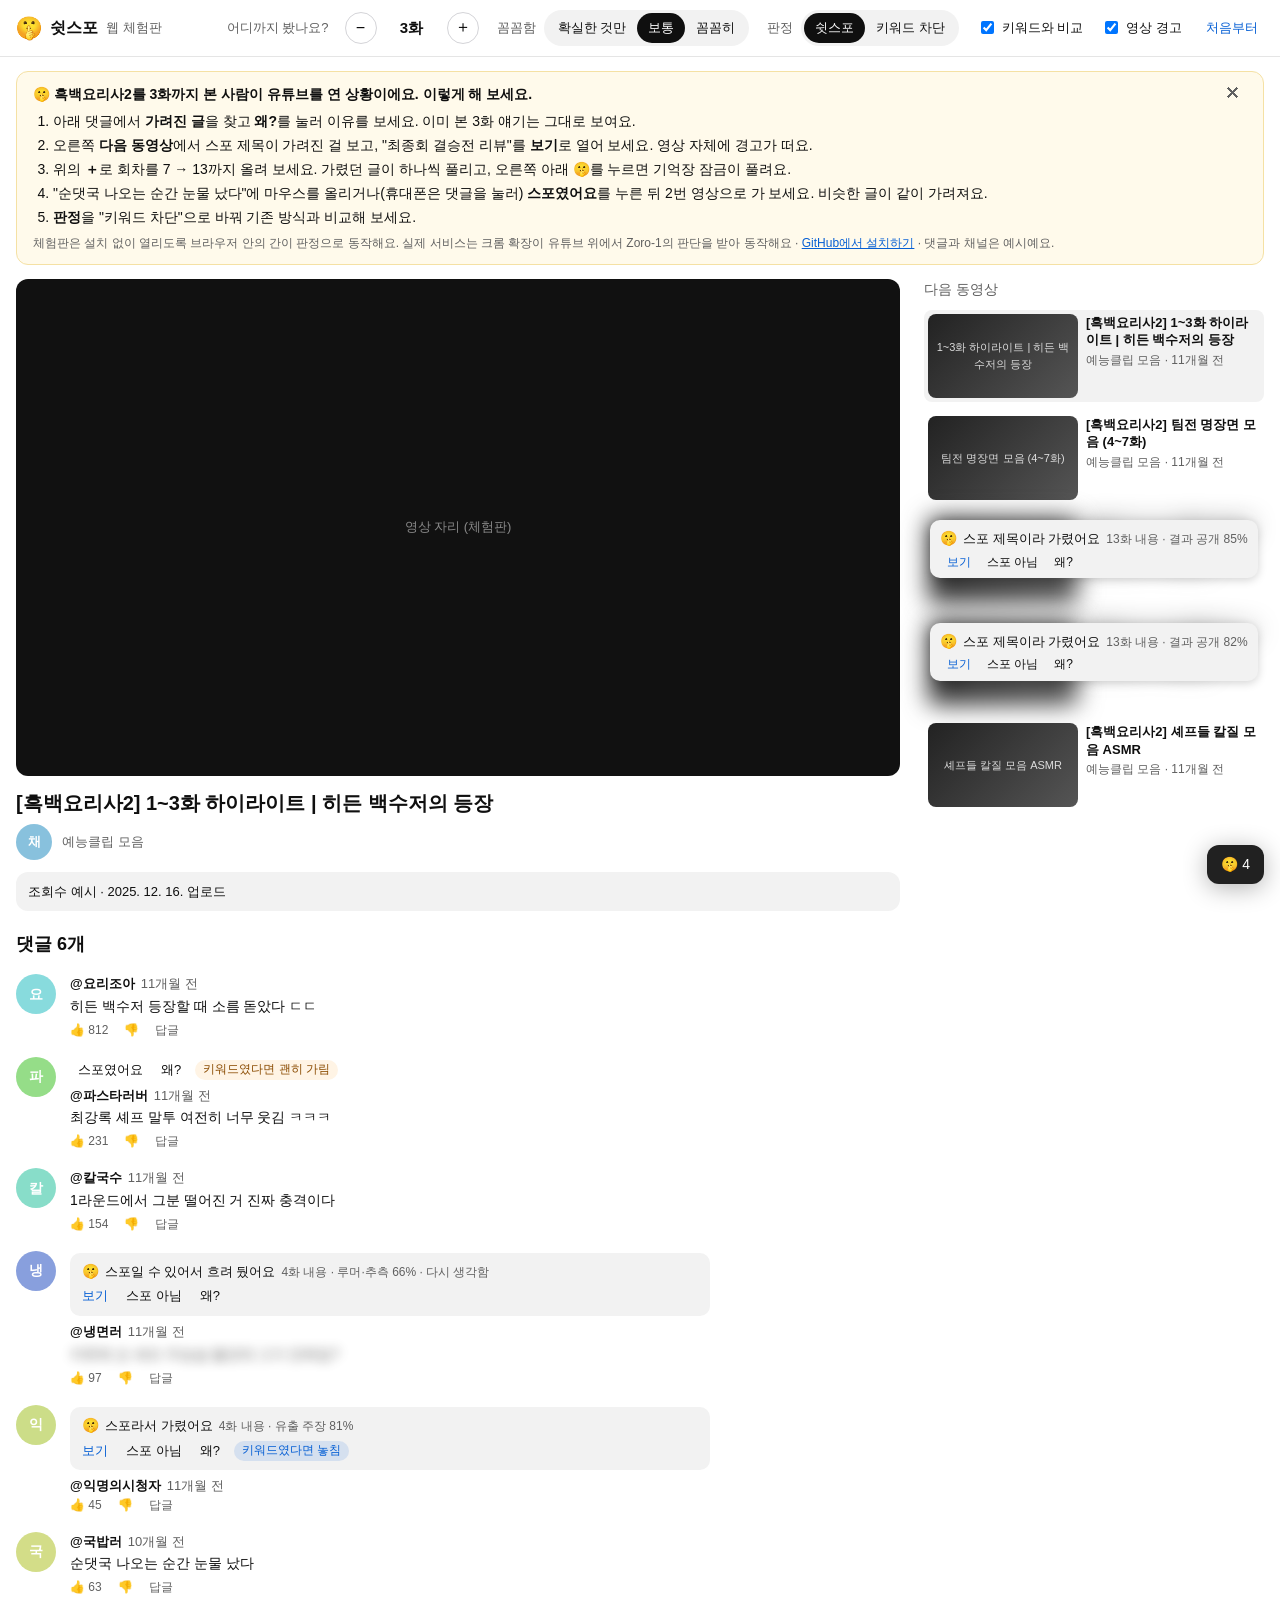
==== demo-page/try.html @ 8753627a "feat: 웹 체험판 (GitHub Pages), 영상 카드 칩 수정" ====
<!doctype html>
<html lang="ko" data-shhpoil-demo>
<head>
<meta charset="utf-8">
<meta name="viewport" content="width=device-width, initial-scale=1">
<title>쉿스포 웹 체험판</title>
<meta name="description" content="내가 본 회차까지만 보여 주는 스포일러 판정 에이전트, 쉿스포를 설치 없이 체험해 보세요.">
<link rel="icon" href="../extension/icons/icon32.png">
<link rel="stylesheet" href="demo.css">
<link rel="stylesheet" href="../extension/content.css">
<style>
  .bar { position: sticky; top: 0; z-index: 50; background: #fff; border-bottom: 1px solid var(--line); }
  .bar-in { max-width: 1280px; margin: 0 auto; padding: 10px 16px; display: flex; align-items: center; gap: 14px 18px; flex-wrap: wrap; }
  .brand { display: flex; align-items: center; gap: 8px; font-weight: 700; font-size: 16px; margin-right: auto; }
  .brand img { width: 26px; height: 26px; }
  .brand span { font-weight: 400; color: var(--sub); font-size: 13px; }
  .ctl { display: flex; align-items: center; gap: 8px; font-size: 13px; }
  .ctl > b { font-weight: 500; color: var(--sub); }
  .step { display: flex; align-items: center; gap: 6px; }
  .step button { width: 32px; height: 32px; border-radius: 50%; border: 1px solid #d4d4d8; background: #fff; font-size: 16px; cursor: pointer; }
  .step output { min-width: 58px; text-align: center; font-weight: 700; font-size: 15px; }
  .seg { display: inline-flex; background: var(--chip); border-radius: 99px; padding: 3px; }
  .seg button { border: 0; background: none; border-radius: 99px; padding: 5px 11px; font: inherit; font-size: 13px; cursor: pointer; color: var(--ink); }
  .seg button.on { background: #0f0f0f; color: #fff; }
  .chk { display: flex; align-items: center; gap: 5px; font-size: 13px; cursor: pointer; }
  .reset { border: 0; background: none; color: #065fd4; cursor: pointer; font: inherit; font-size: 13px; }

  .guide { max-width: 1280px; margin: 14px auto 0; padding: 0 16px; }
  .guide-in { background: #fffaeb; border: 1px solid #f5e1a4; border-radius: 12px; padding: 12px 16px; font-size: 14px; }
  .guide-in b { display: block; margin-bottom: 4px; }
  .guide ol { margin: 6px 0 4px; padding-left: 20px; }
  .guide li { margin: 3px 0; }
  .guide .meta { color: var(--sub); font-size: 12px; margin-top: 6px; }
  .guide a { color: #065fd4; }
  .guide .x { float: right; border: 0; background: none; cursor: pointer; color: var(--sub); font-size: 16px; }
  .wrap { margin-top: 14px; }
  @media (max-width: 640px) {
    .bar { position: static; }
    .brand span { display: none; }
    .bar-in { gap: 8px 10px; padding: 8px 12px; }
    .ctl > b { display: none; }
    .guide-in { font-size: 13px; padding: 10px 12px; }
    .guide ol { padding-left: 18px; }
  }
</style>
</head>
<body>
<header class="bar">
  <div class="bar-in">
    <div class="brand"><img src="../extension/icons/icon48.png" alt="">쉿스포 <span>웹 체험판</span></div>
    <div class="ctl"><b>어디까지 봤나요?</b><span class="mob" aria-hidden="true"></span>
      <div class="step"><button id="epMinus" aria-label="한 화 빼기">−</button><output id="ep">3화</output><button id="epPlus" aria-label="한 화 더하기">＋</button></div>
    </div>
    <div class="ctl"><b>꼼꼼함</b>
      <div class="seg" id="presets"><button data-s="0.2">확실한 것만</button><button data-s="0.5">보통</button><button data-s="0.8">꼼꼼히</button></div>
    </div>
    <div class="ctl"><b>판정</b>
      <div class="seg" id="modes"><button data-mode="zoro">쉿스포</button><button data-mode="keyword">키워드 차단</button></div>
    </div>
    <label class="chk"><input type="checkbox" id="compare"> 키워드와 비교</label>
    <label class="chk"><input type="checkbox" id="guardVideo"> 영상 경고</label>
    <button class="reset" id="reset">처음부터</button>
  </div>
</header>

<div class="guide" id="guide">
  <div class="guide-in">
    <button class="x" id="guideClose" aria-label="안내 닫기">✕</button>
    <b>🤫 흑백요리사2를 3화까지 본 사람이 유튜브를 연 상황이에요. 이렇게 해 보세요.</b>
    <ol>
      <li>아래 댓글에서 <b style="display:inline">가려진 글</b>을 찾고 <b style="display:inline">왜?</b>를 눌러 이유를 보세요. 이미 본 3화 얘기는 그대로 보여요.</li>
      <li>오른쪽 <b style="display:inline">다음 동영상</b>에서 스포 제목이 가려진 걸 보고, "최종회 결승전 리뷰"를 <b style="display:inline">보기</b>로 열어 보세요. 영상 자체에 경고가 떠요.</li>
      <li>위의 <b style="display:inline">＋</b>로 회차를 7 → 13까지 올려 보세요. 가렸던 글이 하나씩 풀리고, 오른쪽 아래 🤫를 누르면 기억장 잠금이 풀려요.</li>
      <li>"순댓국 나오는 순간 눈물 났다"에 마우스를 올리거나(휴대폰은 댓글을 눌러) <b style="display:inline">스포였어요</b>를 누른 뒤 2번 영상으로 가 보세요. 비슷한 글이 같이 가려져요.</li>
      <li><b style="display:inline">판정</b>을 "키워드 차단"으로 바꿔 기존 방식과 비교해 보세요.</li>
    </ol>
    <div class="meta">체험판은 설치 없이 열리도록 브라우저 안의 간이 판정으로 동작해요. 실제 서비스는 크롬 확장이 유튜브 위에서 Zoro-1의 판단을 받아 동작해요 ·
      <a href="https://github.com/" id="repoLink" target="_blank" rel="noopener">GitHub에서 설치하기</a> · 댓글과 채널은 예시예요.</div>
  </div>
</div>

<div class="wrap">
  <section>
    <div class="player">영상 자리 (체험판)</div>
    <h1 data-bdk-title id="title"></h1>
    <div class="chan"><div class="av" style="--h:200">채</div><span id="chan"></span></div>
    <div class="desc" id="desc"></div>
    <div class="count" id="count"></div>
    <div id="comments"></div>
  </section>
  <aside class="side">
    <h3>다음 동영상</h3>
    <div id="list"></div>
  </aside>
</div>

<script src="data.js"></script>
<script src="demo.js"></script>
<script src="memory.js"></script>
<script src="engine.js"></script>
<script src="shim.js"></script>
<script src="try.js"></script>
<script src="../extension/sites.js"></script>
<script src="../extension/content.js"></script>
</body>
</html>
---- demo-page/demo.css ----
/* 시연 페이지 스타일 (확장용 index.html과 웹 체험판 try.html이 같이 씀) */
:root { --bg:#fff; --ink:#0f0f0f; --sub:#606060; --line:#e5e5e5; --chip:#f2f2f2; }
  * { box-sizing: border-box; }
  body { margin:0; background:var(--bg); color:var(--ink); font:14px/1.5 Roboto, -apple-system, "Apple SD Gothic Neo", "Malgun Gothic", sans-serif; }
  .top { height:56px; display:flex; align-items:center; gap:10px; padding:0 16px; border-bottom:1px solid var(--line); }
  .logo { width:30px; height:20px; border-radius:5px; background:#e33; position:relative; }
  .logo::after { content:""; position:absolute; left:12px; top:5px; border:5px solid transparent; border-left:8px solid #fff; }
  .top b { font-size:16px; }
  .top small { color:var(--sub); margin-left:6px; }
  .wrap { display:grid; grid-template-columns: minmax(0,1fr) 340px; gap:24px; max-width:1280px; margin:20px auto; padding:0 16px; }
  @media (max-width: 900px) { .wrap { grid-template-columns: 1fr; } }
  .player { aspect-ratio:16/9; background:#111; border-radius:12px; display:grid; place-items:center; color:#888; font-size:13px; }
  h1 { font-size:20px; margin:12px 0 6px; }
  .chan { display:flex; align-items:center; gap:10px; color:var(--sub); font-size:13px; }
  .chan .av { width:36px; height:36px; }
  .desc { background:var(--chip); border-radius:12px; padding:10px 12px; margin:12px 0; font-size:13px; }
  .count { font-size:18px; font-weight:700; margin:20px 0 16px; }
  .comment { display:flex; gap:14px; margin-bottom:18px; }
  .av { flex:none; width:40px; height:40px; border-radius:50%; background:hsl(var(--h) 55% 70%); display:grid; place-items:center; color:#fff; font-weight:700; }
  .main { min-width:0; flex:1; }
  .head { font-size:13px; }
  .head .nick { font-weight:600; margin-right:6px; }
  .head .time { color:var(--sub); text-decoration:none; }
  .text { margin:2px 0 4px; white-space:pre-wrap; }
  .actions { color:var(--sub); font-size:12px; display:flex; gap:16px; }
  .side h3 { font-size:14px; margin:0 0 10px; color:var(--sub); font-weight:500; }
  .vid { display:flex; gap:8px; margin-bottom:10px; cursor:pointer; border-radius:8px; padding:4px; }
  .vid:hover, .vid.on { background:var(--chip); }
  .thumb { flex:none; width:150px; aspect-ratio:16/9; border-radius:8px; background:linear-gradient(135deg,#222,#555); color:#ddd; font-size:11px; display:grid; place-items:center; text-align:center; padding:6px; }
  .vid .t { font-size:13px; font-weight:600; line-height:1.35; }
  .vid .m { font-size:12px; color:var(--sub); margin-top:2px; }
  .note { font-size:12px; color:var(--sub); margin-top:24px; }
---- extension/content.css ----
/* 쉿스포 화면 스타일: 유튜브 화면에 섞여 보이게 (유튜브 글꼴·크기·밝은/어두운 테마 색) */
:root {
  --bdk-font: "Roboto", "Apple SD Gothic Neo", "Malgun Gothic", Arial, sans-serif;
  --bdk-fg: #0f0f0f;
  --bdk-sub: #606060;
  --bdk-panel: #f2f2f2;
  --bdk-panel-line: #e5e5e5;
  --bdk-btn-hover: rgba(0, 0, 0, .08);
  --bdk-accent: #065fd4;
  --bdk-warn-bg: #fff4e5;
  --bdk-warn-fg: #8a4b00;
}
html[dark] {
  --bdk-fg: #f1f1f1;
  --bdk-sub: #aaaaaa;
  --bdk-panel: #272727;
  --bdk-panel-line: #3a3a3a;
  --bdk-btn-hover: rgba(255, 255, 255, .1);
  --bdk-accent: #3ea6ff;
  --bdk-warn-bg: #3a2a12;
  --bdk-warn-fg: #ffcf8a;
}

/* ---------- 가리기 ---------- */
.bdk-item { position: relative; }

/* 판단 기다리는 동안은 살짝 흐리게 (스포가 잠깐이라도 보이지 않게) */
.bdk-pending:not(.bdk-has-target) > :not(.bdk-badge),
.bdk-pending.bdk-has-target .bdk-target { filter: blur(5px); }

/* 확실한 스포 댓글: 본문을 접고 안내 상자만 보여 줌 */
.bdk-hide.bdk-has-target:not(.bdk-revealed):not(.bdk-video) .bdk-target { display: none; }
/* 영상 카드·본문 지정이 없는 글: 흐림 */
.bdk-hide:not(.bdk-revealed):not(.bdk-has-target) > :not(.bdk-badge),
.bdk-video.bdk-hide:not(.bdk-revealed) > :not(.bdk-badge) { filter: blur(12px); pointer-events: none; user-select: none; }

/* 스포 의심: 흐리게 */
.bdk-blur:not(.bdk-revealed):not(.bdk-has-target) > :not(.bdk-badge),
.bdk-blur.bdk-has-target:not(.bdk-revealed) .bdk-target { filter: blur(6px); opacity: .7; pointer-events: none; user-select: none; }

.bdk-revealed:not(.bdk-has-target) > :not(.bdk-badge),
.bdk-revealed.bdk-has-target .bdk-target { filter: none; opacity: 1; user-select: auto; pointer-events: auto; }

/* ---------- 댓글 위 안내 ---------- */
.bdk-badge {
  font: 400 13px/1.45 var(--bdk-font); color: var(--bdk-fg);
  display: flex; flex-direction: column; gap: 2px; margin: 2px 0 6px;
}
.bdk-badge button { font: inherit; }

/* 가린 글: 회색 상자 안에 한 줄 설명 + 버튼 */
.bdk-b-hide, .bdk-b-blur {
  background: var(--bdk-panel); border-radius: 10px; padding: 8px 12px 6px; max-width: 640px;
}
.bdk-b-open { background: transparent; padding: 0; }
.bdk-head { display: flex; align-items: baseline; gap: 6px; flex-wrap: wrap; }
.bdk-icon { font-size: 14px; }
.bdk-title { font-weight: 500; }
.bdk-b-open .bdk-title { color: var(--bdk-sub); font-weight: 400; }
.bdk-reason { color: var(--bdk-sub); font-size: 12px; }

.bdk-acts { display: flex; align-items: center; gap: 2px; flex-wrap: wrap; margin-left: -8px; }
.bdk-acts button {
  border: 0; background: none; color: var(--bdk-fg); cursor: pointer;
  font-size: 13px; font-weight: 500; padding: 4px 8px; border-radius: 99px;
}
.bdk-acts button:hover { background: var(--bdk-btn-hover); }
.bdk-acts button.bdk-primary { color: var(--bdk-accent); }

/* 보이는 글은 조용히: 마우스를 올렸을 때만 오른쪽 위에 떠서 나타남 (글이 밀리지 않게) */
.bdk-b-show, .bdk-b-error {
  position: absolute; top: 0; right: 0; z-index: 3; margin: 0; flex-direction: row; align-items: center; gap: 4px;
  background: var(--bdk-panel); border-radius: 99px; padding: 0 4px 0 10px; visibility: hidden;
}
.bdk-item:hover .bdk-b-show, .bdk-item:hover .bdk-b-error { visibility: visible; }
.bdk-b-show .bdk-acts, .bdk-b-error .bdk-acts { margin-left: 0; }
/* 비교 꼬리표나 펼친 이유가 있으면 늘 보이게 (본문 흐름 안에) */
.bdk-b-show:has(.bdk-cmp), .bdk-b-show:has(.bdk-detail) {
  position: static; visibility: visible; background: none; padding: 0; flex-wrap: wrap; margin: 0 0 2px;
}
.bdk-b-show:has(.bdk-cmp) > .bdk-reason { display: none; }
.bdk-item:hover .bdk-b-show:has(.bdk-cmp) > .bdk-reason { display: inline; }
.bdk-b-show .bdk-detail { flex-basis: 100%; }

.bdk-detail {
  font-size: 12px; color: var(--bdk-sub); border-left: 3px solid var(--bdk-panel-line); padding: 2px 0 2px 8px; margin: 2px 0 2px;
}

/* 비교 보기 꼬리표 */
.bdk-cmp { font-size: 12px; font-weight: 500; padding: 1px 8px; border-radius: 99px; margin-left: 4px; }
.bdk-cmp-miss { background: rgba(6, 95, 212, .12); color: var(--bdk-accent); }
.bdk-cmp-over { background: var(--bdk-warn-bg); color: var(--bdk-warn-fg); }

/* ---------- 추천 영상 카드: 안내를 카드 위에 띄워서 유튜브 배치를 건드리지 않음 ---------- */
.bdk-video { position: relative; }
.bdk-video > .bdk-badge {
  position: absolute; z-index: 5; top: 6px; left: 6px; right: 6px; margin: 0;
  background: var(--bdk-panel); border-radius: 10px; padding: 8px 10px 4px;
  box-shadow: 0 2px 10px rgba(0, 0, 0, .18);
}
/* 보이는(또는 연) 카드는 오른쪽 아래 작은 칩으로만: 카드를 누르려다 버튼이 눌리지 않게 */
.bdk-video.bdk-show > .bdk-badge, .bdk-video.bdk-revealed > .bdk-badge {
  display: none; top: auto; left: auto; right: 6px; bottom: 6px; padding: 0 2px; flex-direction: row; visibility: visible;
  border-radius: 99px; box-shadow: 0 1px 6px rgba(0, 0, 0, .25);
}
.bdk-video.bdk-show > .bdk-badge > .bdk-reason, .bdk-video.bdk-revealed > .bdk-badge .bdk-head { display: none; }
.bdk-video.bdk-show:hover > .bdk-badge, .bdk-video.bdk-revealed:hover > .bdk-badge { display: flex; }
.bdk-video > .bdk-badge .bdk-acts { margin-left: 0; }
.bdk-video > .bdk-badge .bdk-acts button { font-size: 12px; padding: 3px 7px; }

/* ---------- 상태창 (오른쪽 아래) ---------- */
.bdk-hud {
  position: fixed; right: 16px; bottom: 16px; z-index: 2147483647;
  background: #212121; color: #f1f1f1; border-radius: 12px;
  font: 400 13px/1.5 var(--bdk-font); box-shadow: 0 4px 24px rgba(0, 0, 0, .3);
  cursor: grab; user-select: none; touch-action: none;
}
.bdk-hud:active { cursor: grabbing; }
.bdk-hud button { font: inherit; }
.bdk-hud .bdk-pill { border: 0; background: none; color: #fff; font-weight: 500; font-size: 14px; padding: 9px 14px; cursor: pointer; }
.bdk-hud.bdk-hud-warn .bdk-pill { color: #ffb38a; }
.bdk-hud.bdk-hud-open { padding: 12px 14px; width: 300px; }
.bdk-hud-head { display: flex; align-items: center; gap: 6px; margin-bottom: 6px; }
.bdk-hud-head b { font-weight: 700; font-size: 14px; }
.bdk-hud-head .bdk-hud-ep { color: #ffd36b; font-weight: 500; margin-right: auto; }
.bdk-hud-head button, .bdk-nudge button, .bdk-hud-line button {
  border: 0; background: rgba(255, 255, 255, .1); color: #fff; border-radius: 99px; padding: 3px 10px; cursor: pointer; font-size: 12px;
}
.bdk-hud-head button:hover, .bdk-nudge button:hover, .bdk-hud-line button:hover { background: rgba(255, 255, 255, .2); }
.bdk-hud-line { color: #e0e0e0; margin: 2px 0; }
.bdk-hud-sub { color: #aaa; font-size: 12px; }
.bdk-nudge { background: rgba(255, 211, 107, .12); border-radius: 10px; padding: 8px 10px; margin: 4px 0 8px; }
.bdk-nudge div { margin-bottom: 6px; }
.bdk-nudge button { margin-right: 4px; }
.bdk-nudge button[data-act="nudge-yes"] { background: #ffd36b; color: #212121; font-weight: 500; }
.bdk-hud .bdk-cmpline { display: block; color: #9ec1ff; margin: 2px 0; }
.bdk-hud .bdk-warn { display: block; color: #ffb38a; font-weight: 500; margin: 2px 0; }
.bdk-hud .bdk-mem { border: 0; background: none; padding: 0; margin-top: 4px; color: #ffd36b; cursor: pointer; font-size: 13px; }
.bdk-hud .bdk-memlist { max-height: 200px; overflow: auto; margin: 6px 0 0; padding-left: 18px; }
.bdk-hud .bdk-memlist li { margin: 2px 0; }
.bdk-hud .bdk-locked { color: #9aa0a6; }
.bdk-hud .bdk-fresh { color: #ffd36b; font-weight: 500; }
.bdk-hud-ver { color: #777; font-size: 11px; margin-top: 8px; }

/* 알림 한 줄 */
.bdk-hud.bdk-toasting::after {
  content: attr(data-toast); display: block; margin-top: 8px; padding-top: 8px;
  border-top: 1px solid rgba(255, 255, 255, .15); color: #ffd36b;
}
.bdk-hud:not(.bdk-hud-open).bdk-toasting::after { margin: 0; padding: 0 14px 10px; border: 0; max-width: 260px; }

/* ---------- 지금 보는 영상 경고 ---------- */
.bdk-guard-host { position: relative; }
.bdk-guard {
  position: absolute; inset: 0; z-index: 2147483000; display: grid; place-items: center;
  background: rgba(15, 15, 15, .9); backdrop-filter: blur(20px); border-radius: inherit;
  font: 400 14px/1.5 var(--bdk-font); color: #fff;
}
.bdk-guard.bdk-guard-fixed { position: fixed; border-radius: 0; }
.bdk-guard-card { max-width: 460px; padding: 24px; text-align: center; }
.bdk-guard-title { font-size: 22px; font-weight: 700; margin-bottom: 8px; }
.bdk-guard-sub { color: #ffd36b; font-weight: 500; font-size: 15px; }
.bdk-guard-why { color: #aaa; font-size: 12px; margin-top: 6px; }
.bdk-guard-btns { display: flex; gap: 10px; justify-content: center; margin-top: 18px; }
.bdk-guard-btns button { border: 0; background: rgba(255, 255, 255, .14); color: #fff; border-radius: 99px; padding: 9px 18px; font: 500 14px/1 var(--bdk-font); cursor: pointer; }
.bdk-guard-btns button.bdk-guard-go { background: #f1f1f1; color: #0f0f0f; }
.bdk-guard-blur { filter: blur(8px); user-select: none; }
/* 영상 카드의 보이는/연 칩은 비교 꼬리표가 있어도 항상 작은 칩 (위 규칙보다 우선) */
.bdk-video.bdk-show > .bdk-badge.bdk-badge, .bdk-video.bdk-revealed > .bdk-badge.bdk-badge {
  position: absolute; top: auto; left: auto; right: 6px; bottom: 6px; margin: 0;
  background: var(--bdk-panel); padding: 0 2px; flex-wrap: nowrap;
}
.bdk-video.bdk-show > .bdk-badge.bdk-badge > .bdk-reason { display: none !important; }
.bdk-video.bdk-show > .bdk-badge .bdk-detail, .bdk-video.bdk-revealed > .bdk-badge .bdk-detail { display: none; }
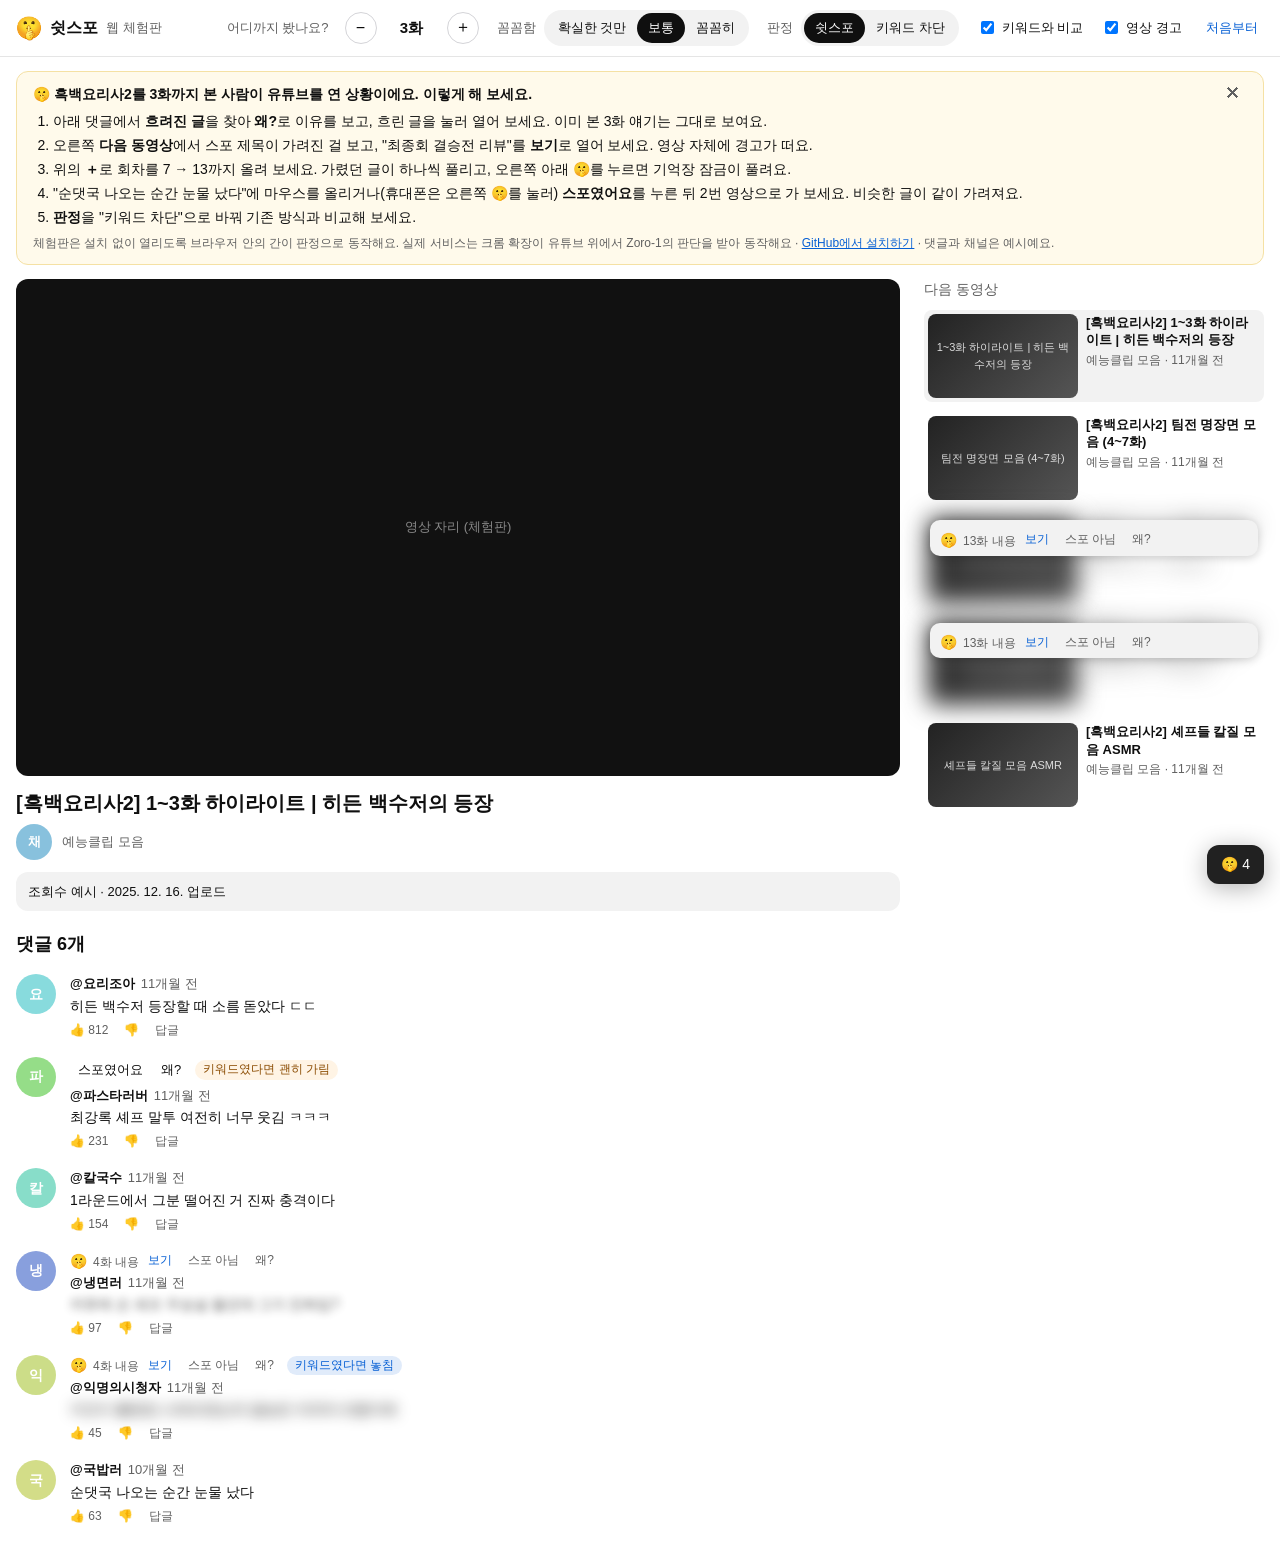
==== commit 6ffad339: "style: 가린 글 최소화 (흐림 + 한 줄), 흐린 글 눌러서 열기" ====
--- a/demo-page/try.html
+++ b/demo-page/try.html
@@ -68,10 +68,10 @@
     <button class="x" id="guideClose" aria-label="안내 닫기">✕</button>
     <b>🤫 흑백요리사2를 3화까지 본 사람이 유튜브를 연 상황이에요. 이렇게 해 보세요.</b>
     <ol>
-      <li>아래 댓글에서 <b style="display:inline">가려진 글</b>을 찾고 <b style="display:inline">왜?</b>를 눌러 이유를 보세요. 이미 본 3화 얘기는 그대로 보여요.</li>
+      <li>아래 댓글에서 <b style="display:inline">흐려진 글</b>을 찾아 <b style="display:inline">왜?</b>로 이유를 보고, 흐린 글을 눌러 열어 보세요. 이미 본 3화 얘기는 그대로 보여요.</li>
       <li>오른쪽 <b style="display:inline">다음 동영상</b>에서 스포 제목이 가려진 걸 보고, "최종회 결승전 리뷰"를 <b style="display:inline">보기</b>로 열어 보세요. 영상 자체에 경고가 떠요.</li>
       <li>위의 <b style="display:inline">＋</b>로 회차를 7 → 13까지 올려 보세요. 가렸던 글이 하나씩 풀리고, 오른쪽 아래 🤫를 누르면 기억장 잠금이 풀려요.</li>
-      <li>"순댓국 나오는 순간 눈물 났다"에 마우스를 올리거나(휴대폰은 댓글을 눌러) <b style="display:inline">스포였어요</b>를 누른 뒤 2번 영상으로 가 보세요. 비슷한 글이 같이 가려져요.</li>
+      <li>"순댓국 나오는 순간 눈물 났다"에 마우스를 올리거나(휴대폰은 오른쪽 🤫를 눌러) <b style="display:inline">스포였어요</b>를 누른 뒤 2번 영상으로 가 보세요. 비슷한 글이 같이 가려져요.</li>
       <li><b style="display:inline">판정</b>을 "키워드 차단"으로 바꿔 기존 방식과 비교해 보세요.</li>
     </ol>
     <div class="meta">체험판은 설치 없이 열리도록 브라우저 안의 간이 판정으로 동작해요. 실제 서비스는 크롬 확장이 유튜브 위에서 Zoro-1의 판단을 받아 동작해요 ·
--- a/extension/content.css
+++ b/extension/content.css
@@ -28,15 +28,17 @@
 .bdk-pending:not(.bdk-has-target) > :not(.bdk-badge),
 .bdk-pending.bdk-has-target .bdk-target { filter: blur(5px); }
 
-/* 확실한 스포 댓글: 본문을 접고 안내 상자만 보여 줌 */
-.bdk-hide.bdk-has-target:not(.bdk-revealed):not(.bdk-video) .bdk-target { display: none; }
+/* 확실한 스포 댓글: 본문을 진하게 흐림 (누르면 열림) */
+.bdk-hide.bdk-has-target:not(.bdk-revealed):not(.bdk-video) .bdk-target { filter: blur(7px); cursor: pointer; user-select: none; }
 /* 영상 카드·본문 지정이 없는 글: 흐림 */
 .bdk-hide:not(.bdk-revealed):not(.bdk-has-target) > :not(.bdk-badge),
 .bdk-video.bdk-hide:not(.bdk-revealed) > :not(.bdk-badge) { filter: blur(12px); pointer-events: none; user-select: none; }
 
 /* 스포 의심: 흐리게 */
 .bdk-blur:not(.bdk-revealed):not(.bdk-has-target) > :not(.bdk-badge),
-.bdk-blur.bdk-has-target:not(.bdk-revealed) .bdk-target { filter: blur(6px); opacity: .7; pointer-events: none; user-select: none; }
+.bdk-blur.bdk-has-target:not(.bdk-revealed) .bdk-target { filter: blur(5px); opacity: .75; user-select: none; }
+.bdk-blur.bdk-has-target:not(.bdk-revealed):not(.bdk-video) .bdk-target { cursor: pointer; }
+.bdk-video.bdk-blur:not(.bdk-revealed) .bdk-target { pointer-events: none; }
 
 .bdk-revealed:not(.bdk-has-target) > :not(.bdk-badge),
 .bdk-revealed.bdk-has-target .bdk-target { filter: none; opacity: 1; user-select: auto; pointer-events: auto; }
@@ -48,10 +50,15 @@
 }
 .bdk-badge button { font: inherit; }
 
-/* 가린 글: 회색 상자 안에 한 줄 설명 + 버튼 */
+/* 가린 글: 상자 없이 작은 한 줄 (🤫 13화 · 보기 · 스포 아님 · 왜?) */
 .bdk-b-hide, .bdk-b-blur {
-  background: var(--bdk-panel); border-radius: 10px; padding: 8px 12px 6px; max-width: 640px;
-}
+  flex-direction: row; align-items: center; flex-wrap: wrap; gap: 0 2px; margin: 0 0 2px;
+  font-size: 12px; color: var(--bdk-sub);
+}
+.bdk-b-hide .bdk-acts, .bdk-b-blur .bdk-acts { margin-left: 0; }
+.bdk-b-hide .bdk-acts button, .bdk-b-blur .bdk-acts button { padding: 1px 7px; font-size: 12px; color: var(--bdk-sub); }
+.bdk-b-hide .bdk-acts button.bdk-primary, .bdk-b-blur .bdk-acts button.bdk-primary { color: var(--bdk-accent); }
+.bdk-b-hide .bdk-detail, .bdk-b-blur .bdk-detail { flex-basis: 100%; margin: 0 0 4px; }
 .bdk-b-open { background: transparent; padding: 0; }
 .bdk-head { display: flex; align-items: baseline; gap: 6px; flex-wrap: wrap; }
 .bdk-icon { font-size: 14px; }
@@ -72,14 +79,19 @@
   position: absolute; top: 0; right: 0; z-index: 3; margin: 0; flex-direction: row; align-items: center; gap: 4px;
   background: var(--bdk-panel); border-radius: 99px; padding: 0 4px 0 10px; visibility: hidden;
 }
-.bdk-item:hover .bdk-b-show, .bdk-item:hover .bdk-b-error { visibility: visible; }
+@media (hover: hover) {
+  .bdk-item:hover .bdk-b-show, .bdk-item:hover .bdk-b-error { visibility: visible; }
+}
+.bdk-more { display: none; }
 .bdk-b-show .bdk-acts, .bdk-b-error .bdk-acts { margin-left: 0; }
 /* 비교 꼬리표나 펼친 이유가 있으면 늘 보이게 (본문 흐름 안에) */
 .bdk-b-show:has(.bdk-cmp), .bdk-b-show:has(.bdk-detail) {
   position: static; visibility: visible; background: none; padding: 0; flex-wrap: wrap; margin: 0 0 2px;
 }
 .bdk-b-show:has(.bdk-cmp) > .bdk-reason { display: none; }
-.bdk-item:hover .bdk-b-show:has(.bdk-cmp) > .bdk-reason { display: inline; }
+@media (hover: hover) {
+  .bdk-item:hover .bdk-b-show:has(.bdk-cmp) > .bdk-reason { display: inline; }
+}
 .bdk-b-show .bdk-detail { flex-basis: 100%; }
 
 .bdk-detail {
@@ -172,3 +184,18 @@
 }
 .bdk-video.bdk-show > .bdk-badge.bdk-badge > .bdk-reason { display: none !important; }
 .bdk-video.bdk-show > .bdk-badge .bdk-detail, .bdk-video.bdk-revealed > .bdk-badge .bdk-detail { display: none; }
+
+/* ---------- 터치 화면(휴대폰·태블릿): 만질 때마다 버튼이 뜨지 않게 ---------- */
+@media (hover: none) {
+  .bdk-b-show { visibility: visible; background: none; padding: 0; }
+  .bdk-b-show > .bdk-reason, .bdk-b-show .bdk-acts > button { display: none; }
+  .bdk-b-show:not(:has(.bdk-cmp)) .bdk-acts { display: none; }
+  .bdk-item:not(.bdk-video) .bdk-b-show .bdk-more {
+    display: inline-block; border: 0; background: none; padding: 2px 6px; font-size: 14px; opacity: .45; cursor: pointer;
+  }
+  /* 🤫를 누르면 열림 */
+  .bdk-b-show.bdk-b-more-open { background: var(--bdk-panel); padding: 0 4px 0 6px; border-radius: 99px; flex-wrap: wrap; }
+  .bdk-b-show.bdk-b-more-open .bdk-more { opacity: 1; }
+  .bdk-b-show.bdk-b-more-open > .bdk-reason { display: inline; }
+  .bdk-b-show.bdk-b-more-open .bdk-acts, .bdk-b-show.bdk-b-more-open .bdk-acts > button { display: flex; }
+}
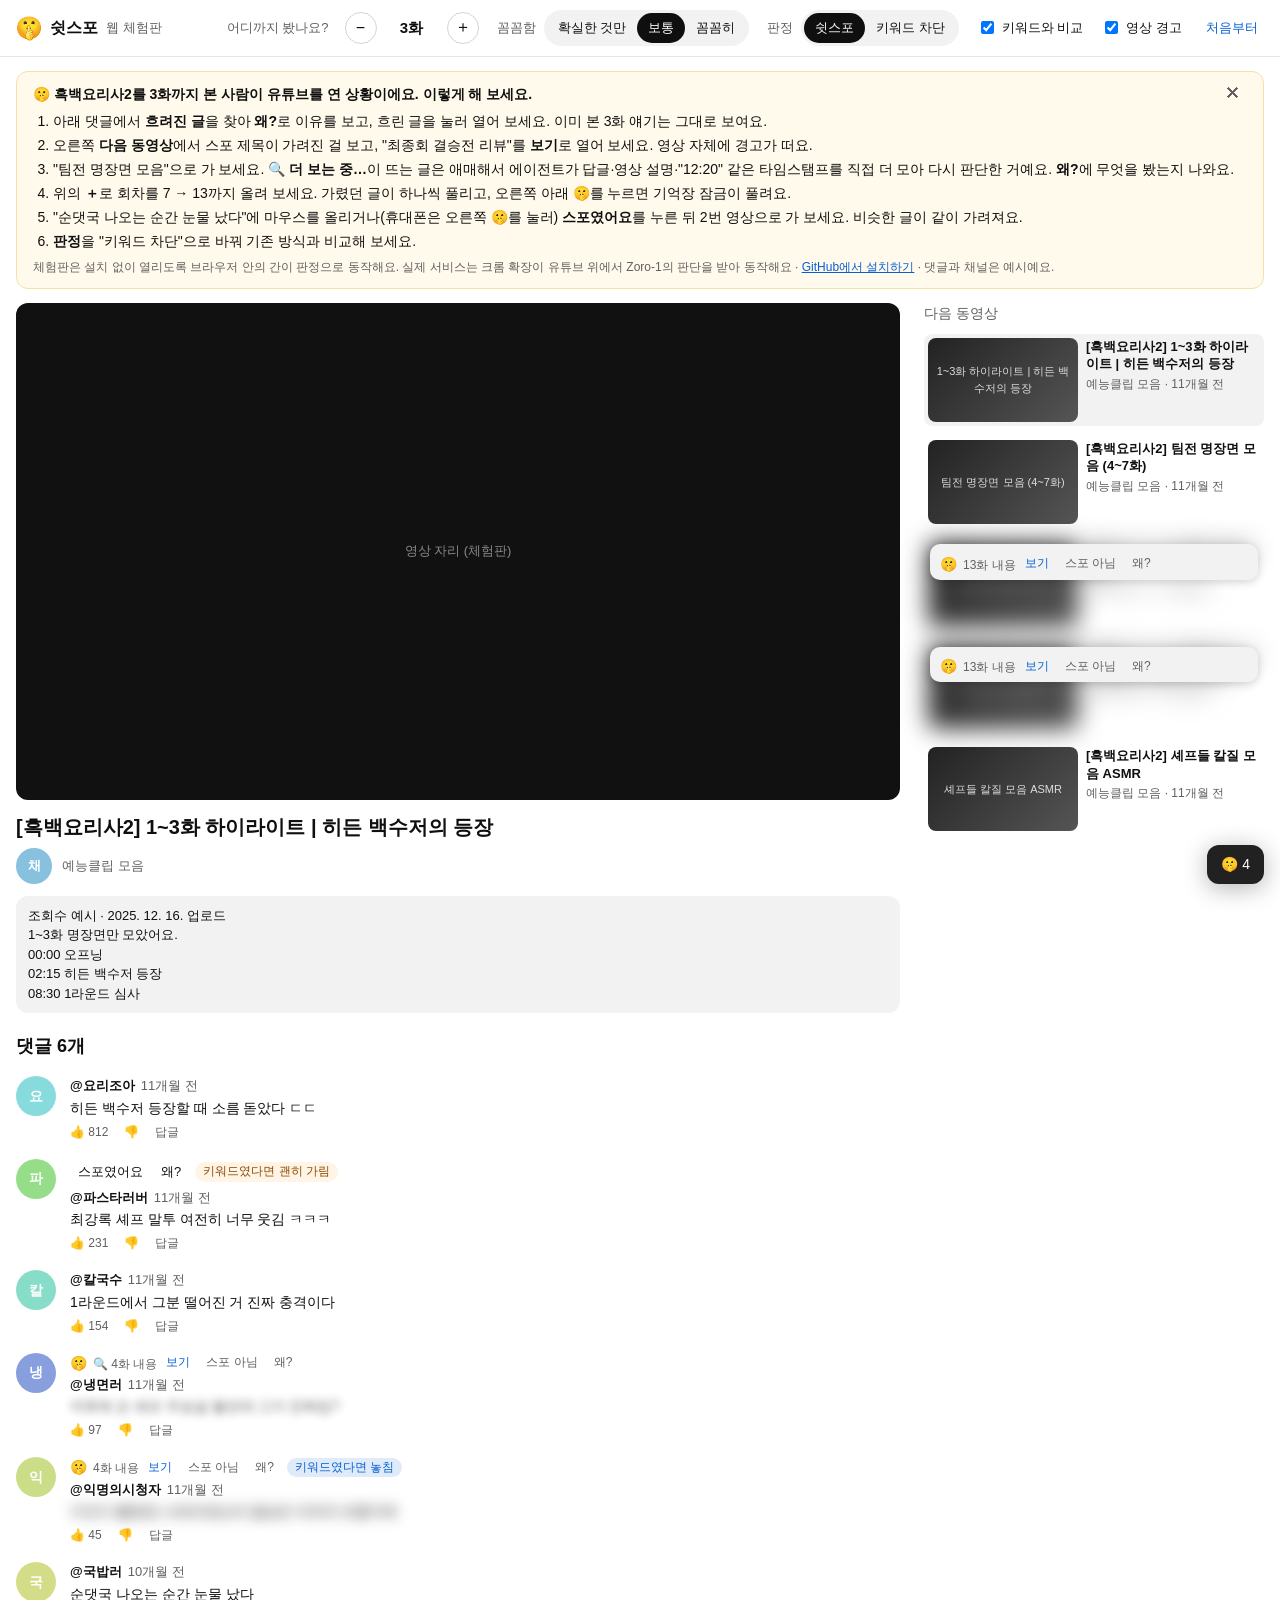
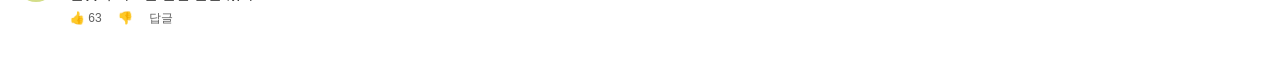
==== commit 5ec8391e: "feat: 애매한 글은 단서를 더 모아 다시 판단" ====
--- a/demo-page/try.html
+++ b/demo-page/try.html
@@ -70,6 +70,7 @@
     <ol>
       <li>아래 댓글에서 <b style="display:inline">흐려진 글</b>을 찾아 <b style="display:inline">왜?</b>로 이유를 보고, 흐린 글을 눌러 열어 보세요. 이미 본 3화 얘기는 그대로 보여요.</li>
       <li>오른쪽 <b style="display:inline">다음 동영상</b>에서 스포 제목이 가려진 걸 보고, "최종회 결승전 리뷰"를 <b style="display:inline">보기</b>로 열어 보세요. 영상 자체에 경고가 떠요.</li>
+      <li>"팀전 명장면 모음"으로 가 보세요. <b style="display:inline">🔍 더 보는 중…</b>이 뜨는 글은 애매해서 에이전트가 답글·영상 설명·"12:20" 같은 타임스탬프를 직접 더 모아 다시 판단한 거예요. <b style="display:inline">왜?</b>에 무엇을 봤는지 나와요.</li>
       <li>위의 <b style="display:inline">＋</b>로 회차를 7 → 13까지 올려 보세요. 가렸던 글이 하나씩 풀리고, 오른쪽 아래 🤫를 누르면 기억장 잠금이 풀려요.</li>
       <li>"순댓국 나오는 순간 눈물 났다"에 마우스를 올리거나(휴대폰은 오른쪽 🤫를 눌러) <b style="display:inline">스포였어요</b>를 누른 뒤 2번 영상으로 가 보세요. 비슷한 글이 같이 가려져요.</li>
       <li><b style="display:inline">판정</b>을 "키워드 차단"으로 바꿔 기존 방식과 비교해 보세요.</li>
--- a/extension/content.css
+++ b/extension/content.css
@@ -199,3 +199,6 @@
   .bdk-b-show.bdk-b-more-open > .bdk-reason { display: inline; }
   .bdk-b-show.bdk-b-more-open .bdk-acts, .bdk-b-show.bdk-b-more-open .bdk-acts > button { display: flex; }
 }
+
+/* 가린 영상의 미리보기 재생 숨김 */
+.bdk-preview-blocked { visibility: hidden !important; }
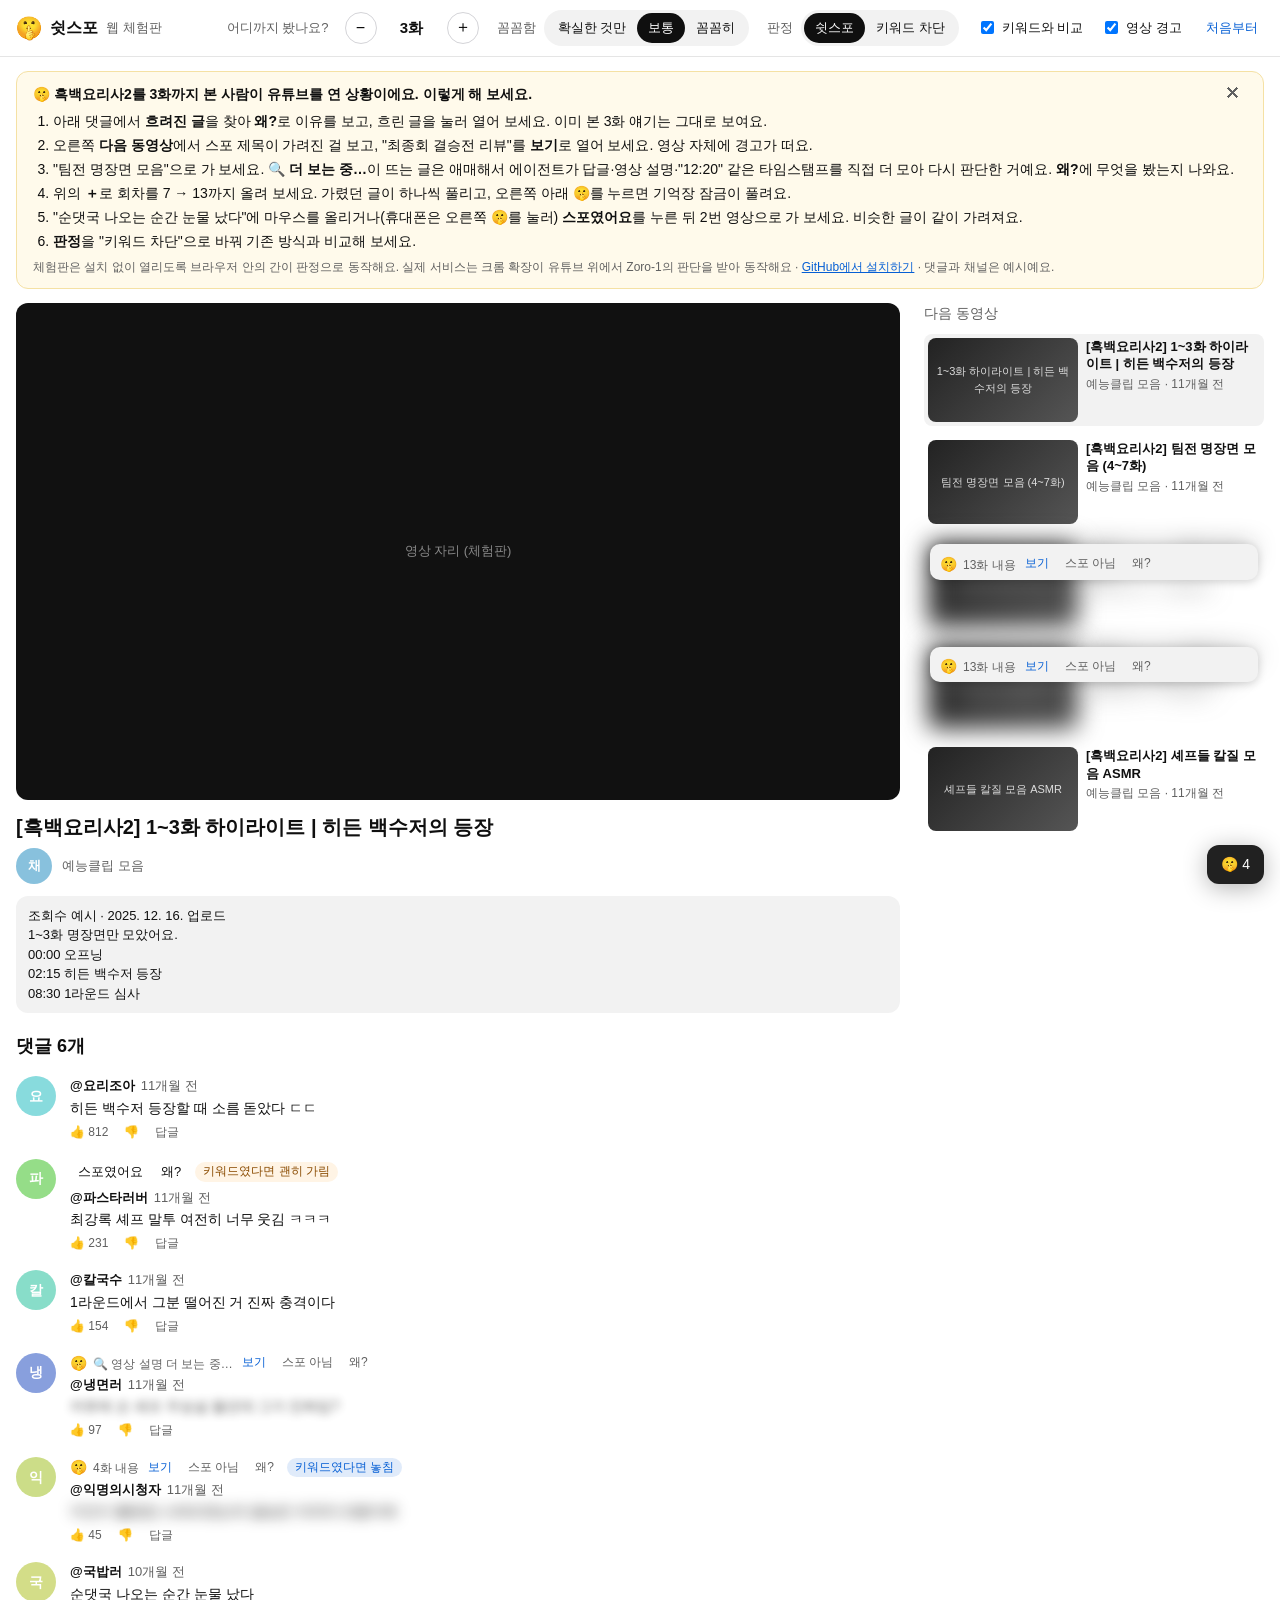
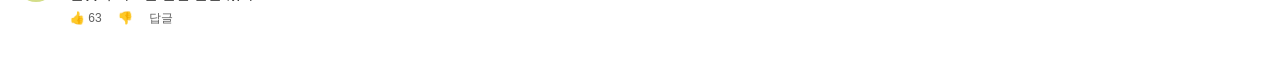
==== commit 05f71d37: "feat: 꼼꼼함 단계를 0.4/0.5/0.7로 (dev 곡선 기준)" ====
--- a/demo-page/try.html
+++ b/demo-page/try.html
@@ -52,7 +52,7 @@
       <div class="step"><button id="epMinus" aria-label="한 화 빼기">−</button><output id="ep">3화</output><button id="epPlus" aria-label="한 화 더하기">＋</button></div>
     </div>
     <div class="ctl"><b>꼼꼼함</b>
-      <div class="seg" id="presets"><button data-s="0.2">확실한 것만</button><button data-s="0.5">보통</button><button data-s="0.8">꼼꼼히</button></div>
+      <div class="seg" id="presets"><button data-s="0.4">확실한 것만</button><button data-s="0.5">보통</button><button data-s="0.7">꼼꼼히</button></div>
     </div>
     <div class="ctl"><b>판정</b>
       <div class="seg" id="modes"><button data-mode="zoro">쉿스포</button><button data-mode="keyword">키워드 차단</button></div>
--- a/extension/content.css
+++ b/extension/content.css
@@ -126,15 +126,25 @@
   background: #212121; color: #f1f1f1; border-radius: 12px;
   font: 400 13px/1.5 var(--bdk-font); box-shadow: 0 4px 24px rgba(0, 0, 0, .3);
   cursor: grab; user-select: none; touch-action: none;
+  width: max-content; white-space: nowrap; box-sizing: border-box; /* 화면 끝으로 옮겨도 접힌 알약이 세로로 늘어나지 않게 */
 }
 .bdk-hud:active { cursor: grabbing; }
 .bdk-hud button { font: inherit; }
 .bdk-hud .bdk-pill { border: 0; background: none; color: #fff; font-weight: 500; font-size: 14px; padding: 9px 14px; cursor: pointer; }
 .bdk-hud.bdk-hud-warn .bdk-pill { color: #ffb38a; }
-.bdk-hud.bdk-hud-open { padding: 12px 14px; width: 300px; }
+.bdk-hud.bdk-hud-open {
+  padding: 12px 14px; width: 330px; max-width: calc(100vw - 8px); white-space: normal;
+  max-height: calc(100vh - 8px); overflow-y: auto; /* 기억장 목록이 길어져도 화면 안에서 스크롤 */
+}
 .bdk-hud-head { display: flex; align-items: center; gap: 6px; margin-bottom: 6px; }
 .bdk-hud-head b { font-weight: 700; font-size: 14px; }
-.bdk-hud-head .bdk-hud-ep { color: #ffd36b; font-weight: 500; margin-right: auto; }
+.bdk-hud-head .bdk-hud-ep { color: #ffd36b; font-weight: 500; }
+.bdk-hud-step { display: inline-flex; align-items: center; gap: 6px; margin: 0 auto 0 6px; }
+.bdk-hud-step button { width: 24px; height: 24px; padding: 0 !important; font-size: 15px !important; line-height: 1; display: inline-flex; align-items: center; justify-content: center; }
+.bdk-hud-step button[disabled] { opacity: .35; cursor: default; }
+.bdk-hud-head > .bdk-hud-ep { margin-left: 6px; margin-right: auto; }
+.bdk-hud-head .bdk-hud-close { background: none !important; color: #aaa !important; padding: 3px 4px !important; }
+.bdk-hud-head .bdk-hud-close:hover { color: #fff !important; }
 .bdk-hud-head button, .bdk-nudge button, .bdk-hud-line button {
   border: 0; background: rgba(255, 255, 255, .1); color: #fff; border-radius: 99px; padding: 3px 10px; cursor: pointer; font-size: 12px;
 }
@@ -156,7 +166,7 @@
 
 /* 알림 한 줄 */
 .bdk-hud.bdk-toasting::after {
-  content: attr(data-toast); display: block; margin-top: 8px; padding-top: 8px;
+  content: attr(data-toast); display: block; margin-top: 8px; padding-top: 8px; white-space: normal;
   border-top: 1px solid rgba(255, 255, 255, .15); color: #ffd36b;
 }
 .bdk-hud:not(.bdk-hud-open).bdk-toasting::after { margin: 0; padding: 0 14px 10px; border: 0; max-width: 260px; }
